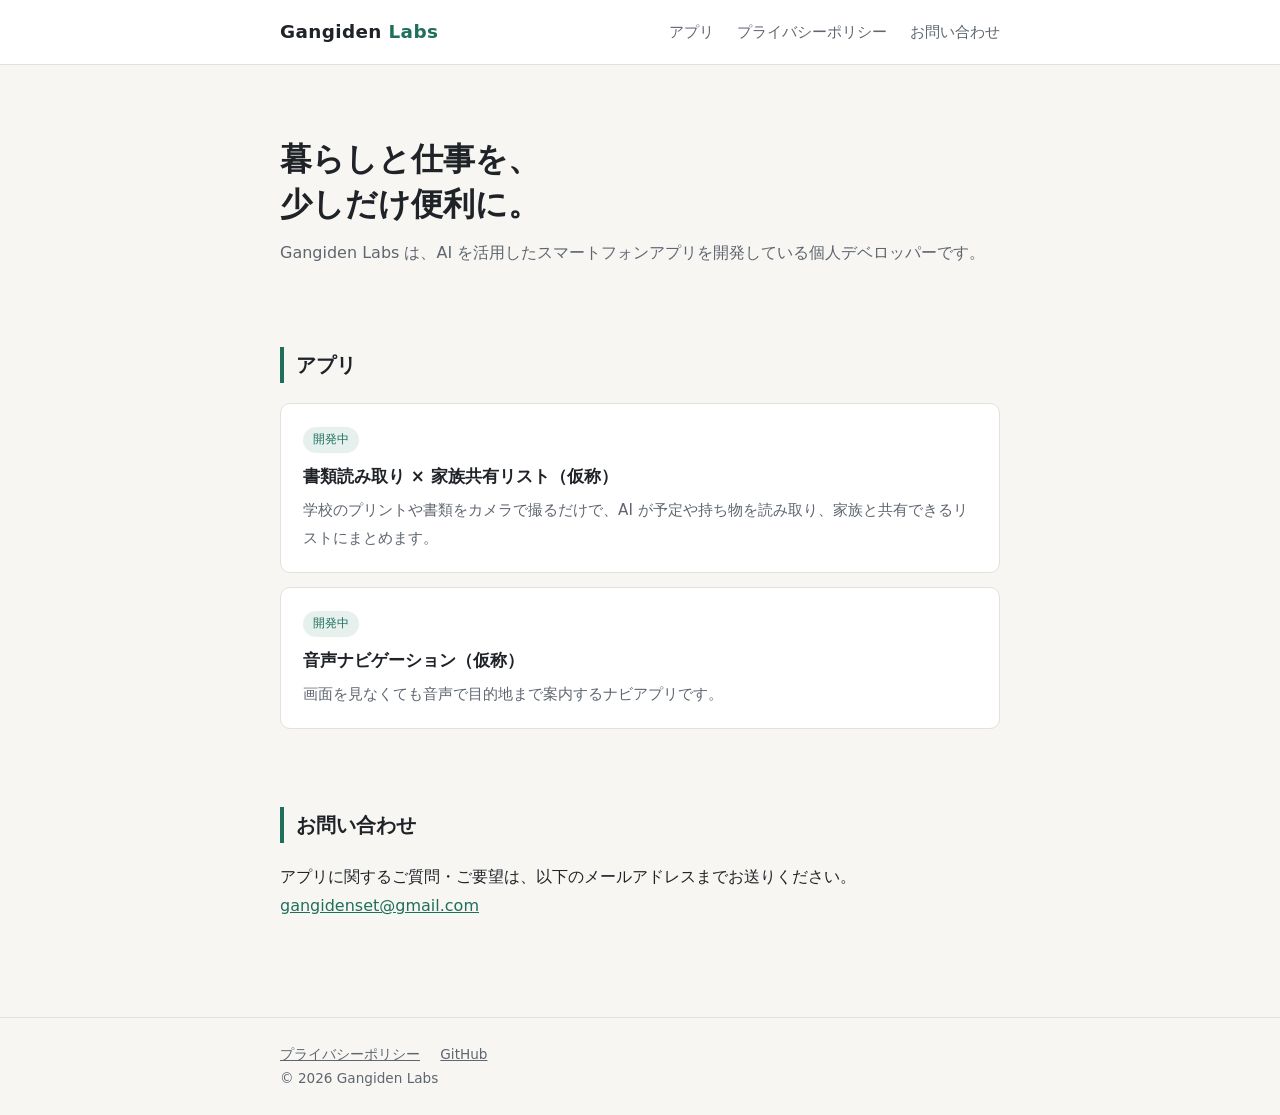
==== index.html @ f22abb5f "開発者サイト（トップ・プライバシーポリシー・スタイル）を追加 Co-Authored-By: Claude Opus 5.5 <noreply@anthropic.com> Claude-Sessio" ====
<!DOCTYPE html>
<html lang="ja">
<head>
  <meta charset="UTF-8">
  <meta name="viewport" content="width=device-width, initial-scale=1.0">
  <title>Gangiden Labs</title>
  <meta name="description" content="Gangiden Labs は、暮らしと仕事を少し便利にするスマートフォンアプリを開発する個人デベロッパーです。">
  <link rel="stylesheet" href="style.css">
</head>
<body>
  <header>
    <div class="wrap">
      <a class="logo" href="./">Gangiden <span>Labs</span></a>
      <nav>
        <a href="#apps">アプリ</a>
        <a href="privacy-policy.html">プライバシーポリシー</a>
        <a href="#contact">お問い合わせ</a>
      </nav>
    </div>
  </header>

  <main class="wrap">
    <div class="hero">
      <h1>暮らしと仕事を、<br>少しだけ便利に。</h1>
      <p>Gangiden Labs は、AI を活用したスマートフォンアプリを開発している個人デベロッパーです。</p>
    </div>

    <section id="apps">
      <h2>アプリ</h2>
      <div class="card">
        <span class="tag">開発中</span>
        <h3>書類読み取り × 家族共有リスト（仮称）</h3>
        <p>学校のプリントや書類をカメラで撮るだけで、AI が予定や持ち物を読み取り、家族と共有できるリストにまとめます。</p>
      </div>
      <div class="card">
        <span class="tag">開発中</span>
        <h3>音声ナビゲーション（仮称）</h3>
        <p>画面を見なくても音声で目的地まで案内するナビアプリです。</p>
      </div>
    </section>

    <section id="contact">
      <h2>お問い合わせ</h2>
      <p>アプリに関するご質問・ご要望は、以下のメールアドレスまでお送りください。<br>
      <a href="mailto:gangidenset@gmail.com">gangidenset@gmail.com</a></p>
    </section>
  </main>

  <footer>
    <div class="wrap">
      <a href="privacy-policy.html">プライバシーポリシー</a>
      <a href="https://github.com/gangidenset">GitHub</a>
      <div>&copy; 2026 Gangiden Labs</div>
    </div>
  </footer>
</body>
</html>
---- style.css ----
:root {
  --bg: #f7f6f2;
  --surface: #ffffff;
  --text: #1f2328;
  --muted: #5f6670;
  --accent: #1f6f5c;
  --line: #e3e1da;
}
* { box-sizing: border-box; }
body {
  margin: 0;
  font-family: "Hiragino Sans", "Noto Sans JP", "Yu Gothic UI", system-ui, sans-serif;
  background: var(--bg);
  color: var(--text);
  line-height: 1.8;
}
a { color: var(--accent); }
.wrap { max-width: 760px; margin: 0 auto; padding: 0 20px; }
header { border-bottom: 1px solid var(--line); background: var(--surface); }
header .wrap { display: flex; align-items: center; justify-content: space-between; height: 64px; }
.logo { font-weight: 700; font-size: 1.15rem; text-decoration: none; color: var(--text); letter-spacing: .02em; }
.logo span { color: var(--accent); }
nav a { margin-left: 18px; text-decoration: none; color: var(--muted); font-size: .92rem; }
nav a:hover { color: var(--accent); }
.hero { padding: 72px 0 48px; }
.hero h1 { font-size: 2rem; margin: 0 0 12px; line-height: 1.4; }
.hero p { color: var(--muted); margin: 0; }
section { padding: 32px 0; }
h2 { font-size: 1.25rem; border-left: 4px solid var(--accent); padding-left: 12px; margin: 0 0 20px; }
.card { background: var(--surface); border: 1px solid var(--line); border-radius: 10px; padding: 20px 22px; margin-bottom: 14px; }
.card h3 { margin: 0 0 6px; font-size: 1.05rem; }
.card p { margin: 0; color: var(--muted); font-size: .95rem; }
.tag { display: inline-block; font-size: .75rem; padding: 2px 10px; border-radius: 999px; background: #e6f1ee; color: var(--accent); margin-bottom: 8px; }
.doc h1 { font-size: 1.6rem; margin: 48px 0 8px; }
.doc .date { color: var(--muted); font-size: .9rem; margin-bottom: 32px; }
.doc h2 { margin-top: 36px; }
.doc ul { padding-left: 1.3em; }
footer { border-top: 1px solid var(--line); margin-top: 48px; padding: 24px 0; color: var(--muted); font-size: .85rem; }
footer a { color: var(--muted); margin-right: 16px; }
@media (max-width: 520px) {
  .hero h1 { font-size: 1.6rem; }
  nav a { margin-left: 12px; }
}
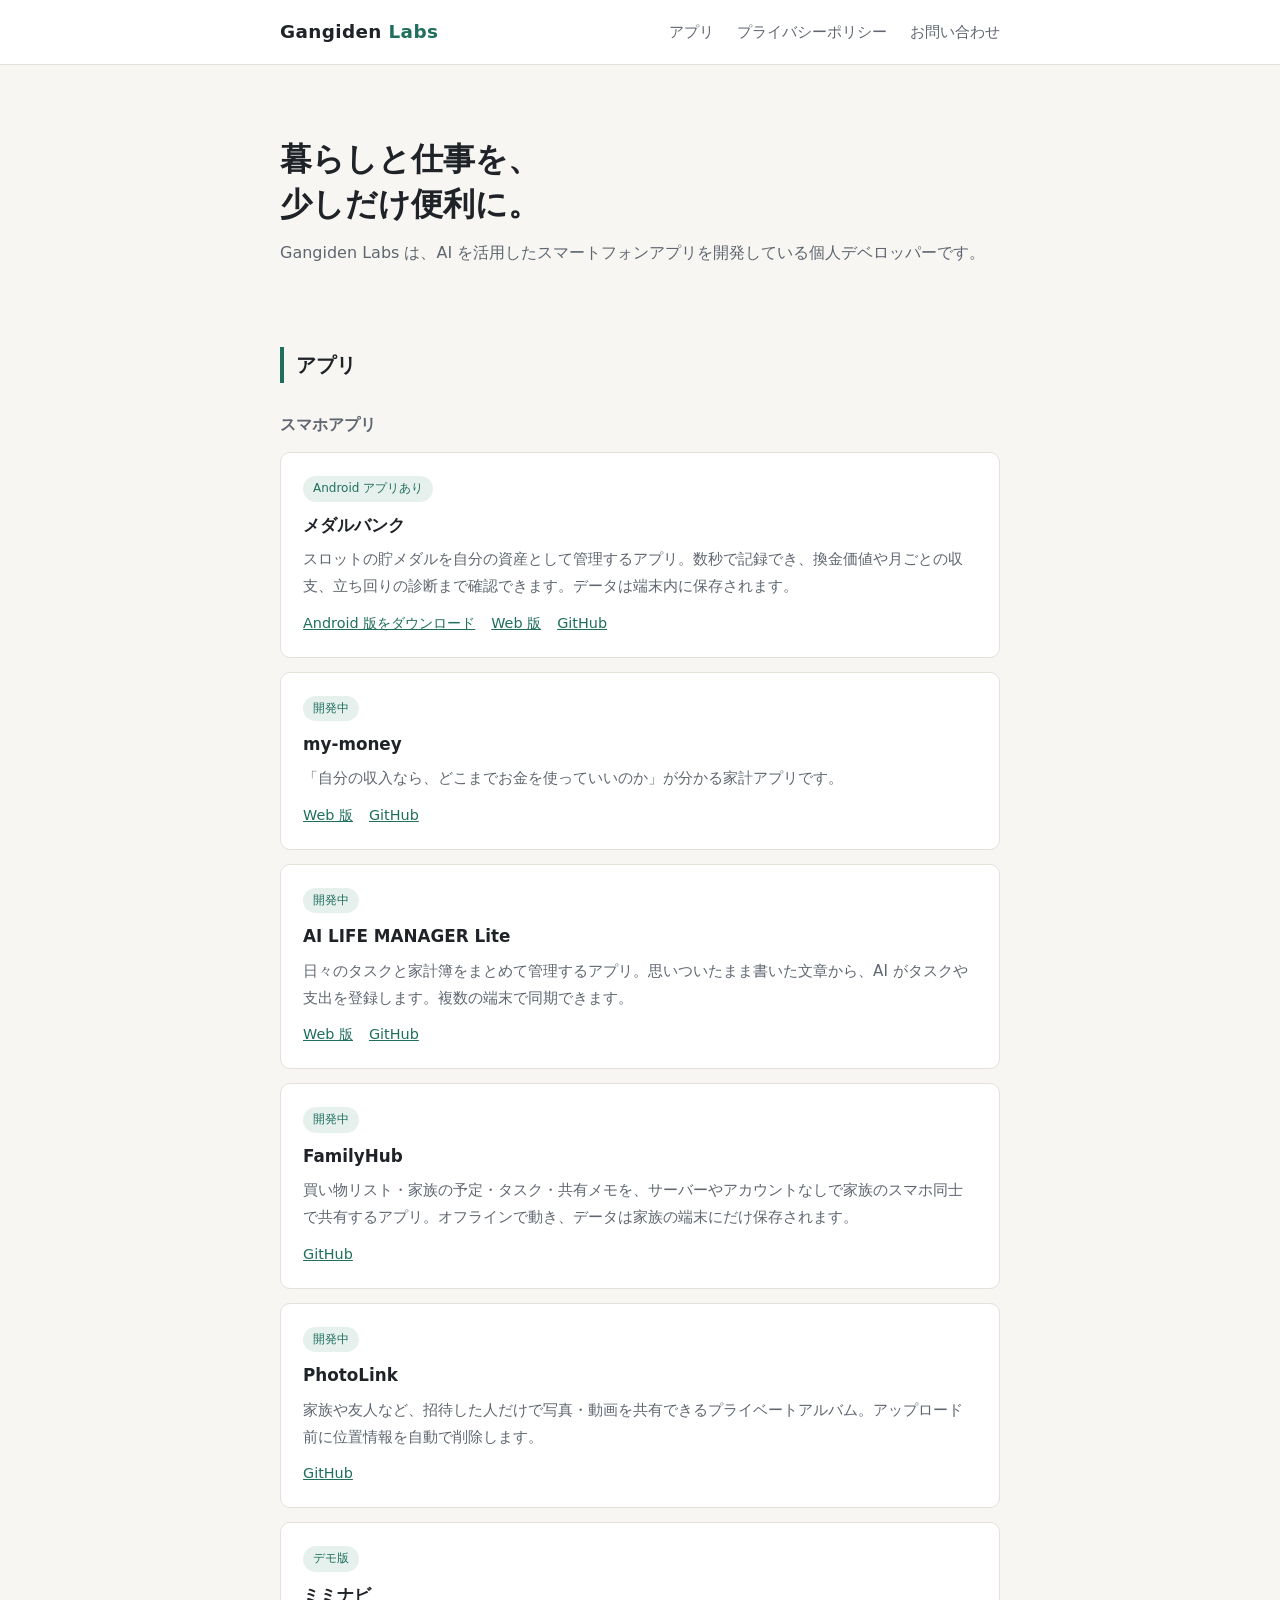
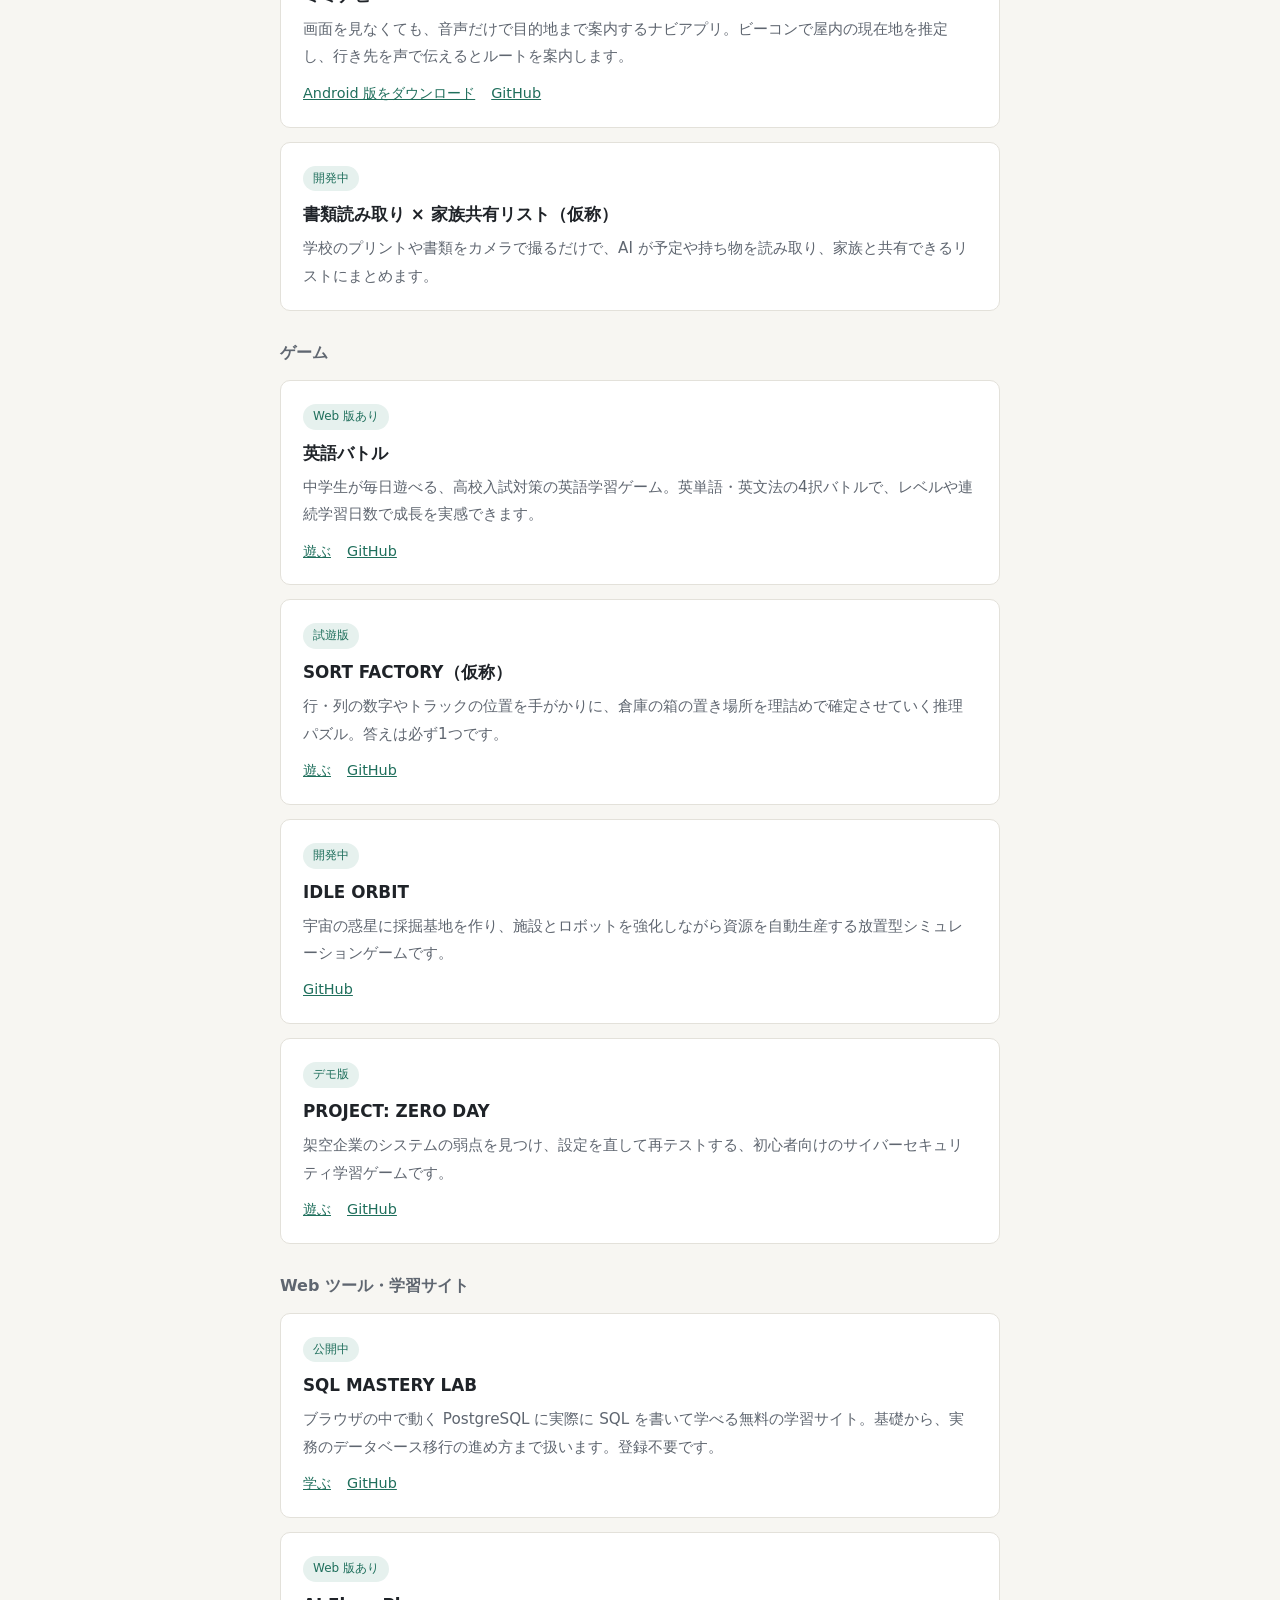
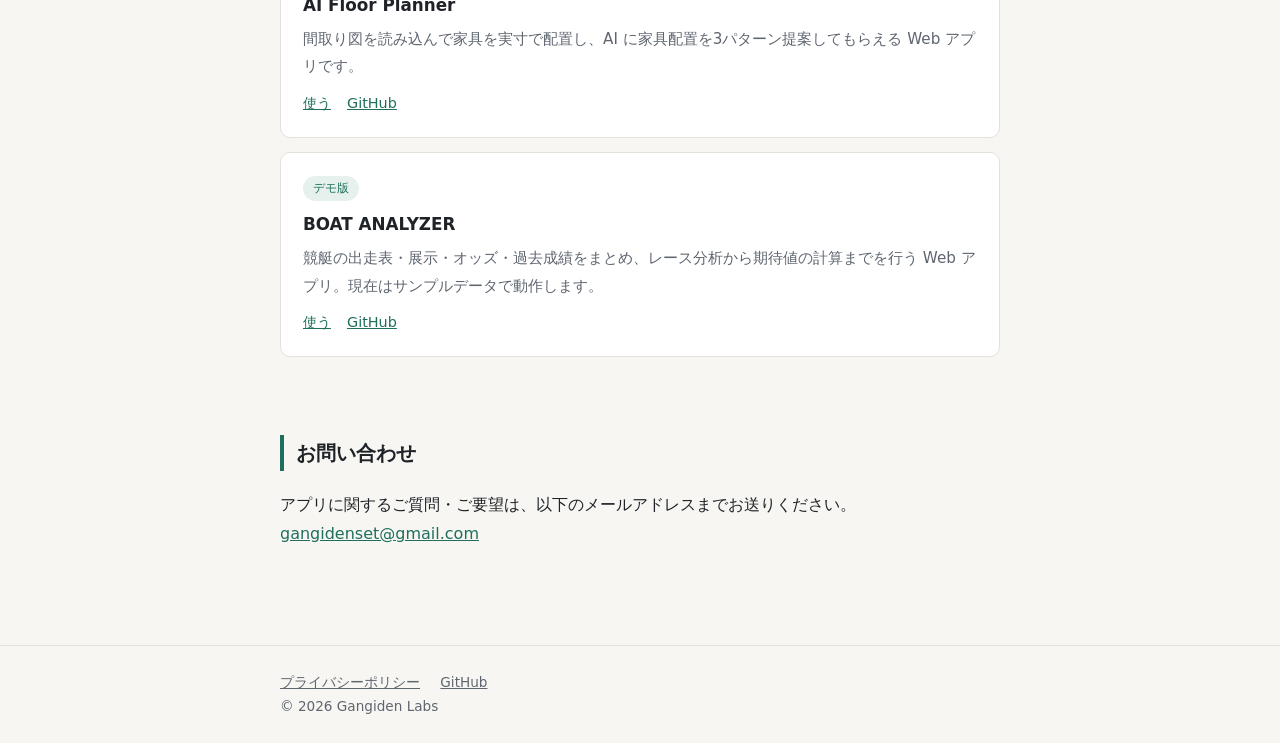
==== commit 07d08dc4: "トップページに公開中のアプリ・ゲーム・Webツールを掲載 Co-Authored-By: Claude Opus 5.5 <noreply@anthropic.com> Claude-Session:" ====
--- a/index.html
+++ b/index.html
@@ -27,15 +27,145 @@
 
     <section id="apps">
       <h2>アプリ</h2>
+
+      <h3 class="group">スマホアプリ</h3>
+
+      <div class="card">
+        <span class="tag">Android アプリあり</span>
+        <h3>メダルバンク</h3>
+        <p>スロットの貯メダルを自分の資産として管理するアプリ。数秒で記録でき、換金価値や月ごとの収支、立ち回りの診断まで確認できます。データは端末内に保存されます。</p>
+        <div class="links">
+          <a href="https://github.com/gangidenset/medal-bank/releases/latest">Android 版をダウンロード</a>
+          <a href="https://gangidenset.github.io/medal-bank/">Web 版</a>
+          <a href="https://github.com/gangidenset/medal-bank">GitHub</a>
+        </div>
+      </div>
+
+      <div class="card">
+        <span class="tag">開発中</span>
+        <h3>my-money</h3>
+        <p>「自分の収入なら、どこまでお金を使っていいのか」が分かる家計アプリです。</p>
+        <div class="links">
+          <a href="https://gangidenset.github.io/my-money/">Web 版</a>
+          <a href="https://github.com/gangidenset/my-money">GitHub</a>
+        </div>
+      </div>
+
+      <div class="card">
+        <span class="tag">開発中</span>
+        <h3>AI LIFE MANAGER Lite</h3>
+        <p>日々のタスクと家計簿をまとめて管理するアプリ。思いついたまま書いた文章から、AI がタスクや支出を登録します。複数の端末で同期できます。</p>
+        <div class="links">
+          <a href="https://gangidenset.github.io/liflow/">Web 版</a>
+          <a href="https://github.com/gangidenset/liflow">GitHub</a>
+        </div>
+      </div>
+
+      <div class="card">
+        <span class="tag">開発中</span>
+        <h3>FamilyHub</h3>
+        <p>買い物リスト・家族の予定・タスク・共有メモを、サーバーやアカウントなしで家族のスマホ同士で共有するアプリ。オフラインで動き、データは家族の端末にだけ保存されます。</p>
+        <div class="links">
+          <a href="https://github.com/gangidenset/family-hub">GitHub</a>
+        </div>
+      </div>
+
+      <div class="card">
+        <span class="tag">開発中</span>
+        <h3>PhotoLink</h3>
+        <p>家族や友人など、招待した人だけで写真・動画を共有できるプライベートアルバム。アップロード前に位置情報を自動で削除します。</p>
+        <div class="links">
+          <a href="https://github.com/gangidenset/photo-link">GitHub</a>
+        </div>
+      </div>
+
+      <div class="card">
+        <span class="tag">デモ版</span>
+        <h3>ミミナビ</h3>
+        <p>画面を見なくても、音声だけで目的地まで案内するナビアプリ。ビーコンで屋内の現在地を推定し、行き先を声で伝えるとルートを案内します。</p>
+        <div class="links">
+          <a href="https://github.com/gangidenset/miminavi-app/releases/download/latest/miminavi.apk">Android 版をダウンロード</a>
+          <a href="https://github.com/gangidenset/miminavi-app">GitHub</a>
+        </div>
+      </div>
+
       <div class="card">
         <span class="tag">開発中</span>
         <h3>書類読み取り × 家族共有リスト（仮称）</h3>
         <p>学校のプリントや書類をカメラで撮るだけで、AI が予定や持ち物を読み取り、家族と共有できるリストにまとめます。</p>
       </div>
+
+      <h3 class="group">ゲーム</h3>
+
+      <div class="card">
+        <span class="tag">Web 版あり</span>
+        <h3>英語バトル</h3>
+        <p>中学生が毎日遊べる、高校入試対策の英語学習ゲーム。英単語・英文法の4択バトルで、レベルや連続学習日数で成長を実感できます。</p>
+        <div class="links">
+          <a href="https://gangidenset.github.io/english-game-app/">遊ぶ</a>
+          <a href="https://github.com/gangidenset/english-game-app">GitHub</a>
+        </div>
+      </div>
+
+      <div class="card">
+        <span class="tag">試遊版</span>
+        <h3>SORT FACTORY（仮称）</h3>
+        <p>行・列の数字やトラックの位置を手がかりに、倉庫の箱の置き場所を理詰めで確定させていく推理パズル。答えは必ず1つです。</p>
+        <div class="links">
+          <a href="https://gangidenset.github.io/sort-factory-game/">遊ぶ</a>
+          <a href="https://github.com/gangidenset/sort-factory-game">GitHub</a>
+        </div>
+      </div>
+
       <div class="card">
         <span class="tag">開発中</span>
-        <h3>音声ナビゲーション（仮称）</h3>
-        <p>画面を見なくても音声で目的地まで案内するナビアプリです。</p>
+        <h3>IDLE ORBIT</h3>
+        <p>宇宙の惑星に採掘基地を作り、施設とロボットを強化しながら資源を自動生産する放置型シミュレーションゲームです。</p>
+        <div class="links">
+          <a href="https://github.com/gangidenset/idle-orbit-game">GitHub</a>
+        </div>
+      </div>
+
+      <div class="card">
+        <span class="tag">デモ版</span>
+        <h3>PROJECT: ZERO DAY</h3>
+        <p>架空企業のシステムの弱点を見つけ、設定を直して再テストする、初心者向けのサイバーセキュリティ学習ゲームです。</p>
+        <div class="links">
+          <a href="https://gangidenset.github.io/zero-day/">遊ぶ</a>
+          <a href="https://github.com/gangidenset/zero-day">GitHub</a>
+        </div>
+      </div>
+
+      <h3 class="group">Web ツール・学習サイト</h3>
+
+      <div class="card">
+        <span class="tag">公開中</span>
+        <h3>SQL MASTERY LAB</h3>
+        <p>ブラウザの中で動く PostgreSQL に実際に SQL を書いて学べる無料の学習サイト。基礎から、実務のデータベース移行の進め方まで扱います。登録不要です。</p>
+        <div class="links">
+          <a href="https://gangidenset.github.io/sql-mastery-lab/">学ぶ</a>
+          <a href="https://github.com/gangidenset/sql-mastery-lab">GitHub</a>
+        </div>
+      </div>
+
+      <div class="card">
+        <span class="tag">Web 版あり</span>
+        <h3>AI Floor Planner</h3>
+        <p>間取り図を読み込んで家具を実寸で配置し、AI に家具配置を3パターン提案してもらえる Web アプリです。</p>
+        <div class="links">
+          <a href="https://gangidenset.github.io/floor-planner/">使う</a>
+          <a href="https://github.com/gangidenset/floor-planner">GitHub</a>
+        </div>
+      </div>
+
+      <div class="card">
+        <span class="tag">デモ版</span>
+        <h3>BOAT ANALYZER</h3>
+        <p>競艇の出走表・展示・オッズ・過去成績をまとめ、レース分析から期待値の計算までを行う Web アプリ。現在はサンプルデータで動作します。</p>
+        <div class="links">
+          <a href="https://gangidenset.github.io/boat-analyzer/">使う</a>
+          <a href="https://github.com/gangidenset/boat-analyzer">GitHub</a>
+        </div>
       </div>
     </section>
 
--- a/style.css
+++ b/style.css
@@ -30,7 +30,9 @@
 .card { background: var(--surface); border: 1px solid var(--line); border-radius: 10px; padding: 20px 22px; margin-bottom: 14px; }
 .card h3 { margin: 0 0 6px; font-size: 1.05rem; }
 .card p { margin: 0; color: var(--muted); font-size: .95rem; }
-.tag { display: inline-block; font-size: .75rem; padding: 2px 10px; border-radius: 999px; background: #e6f1ee; color: var(--accent); margin-bottom: 8px; }
+.group { font-size: 1rem; color: var(--muted); margin: 28px 0 12px; }
+.card .links { margin-top: 10px; display: flex; flex-wrap: wrap; gap: 6px 16px; font-size: .9rem; }
+.tag {display: inline-block; font-size: .75rem; padding: 2px 10px; border-radius: 999px; background: #e6f1ee; color: var(--accent); margin-bottom: 8px; }
 .doc h1 { font-size: 1.6rem; margin: 48px 0 8px; }
 .doc .date { color: var(--muted); font-size: .9rem; margin-bottom: 32px; }
 .doc h2 { margin-top: 36px; }
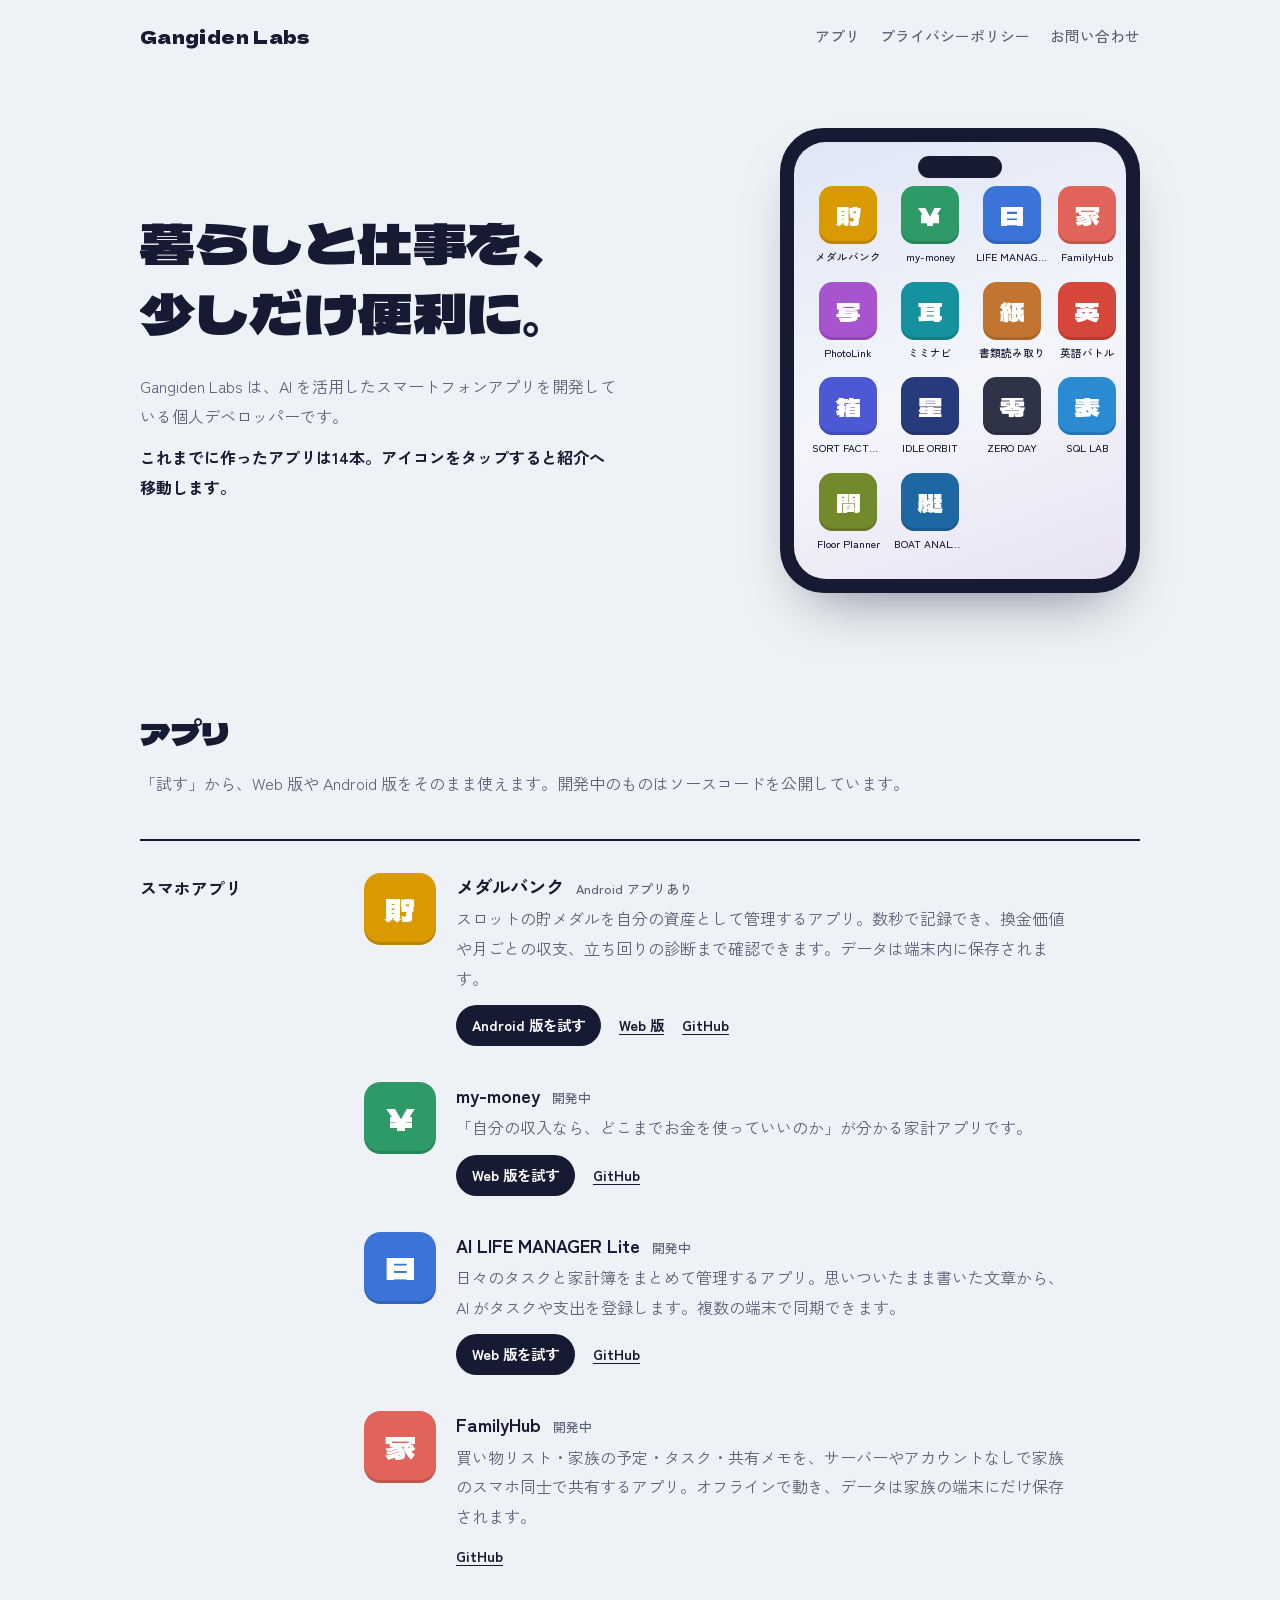
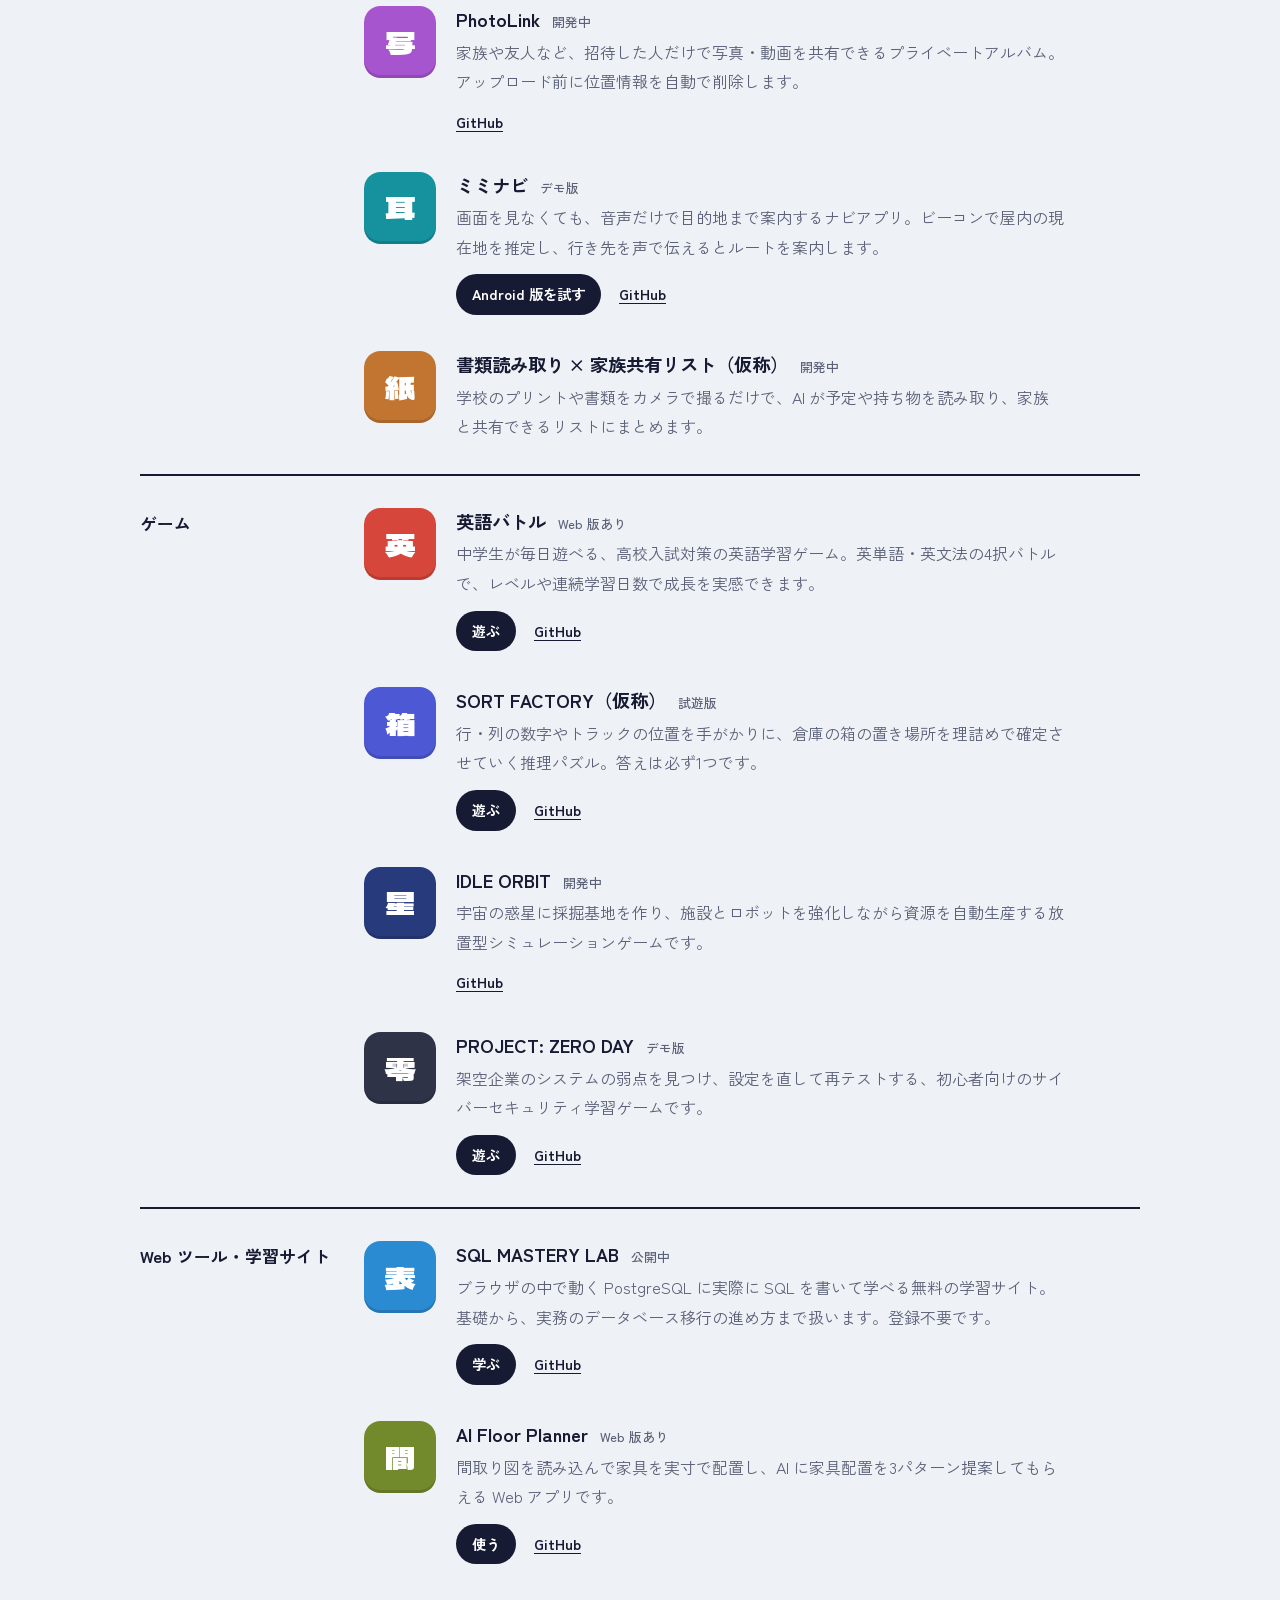
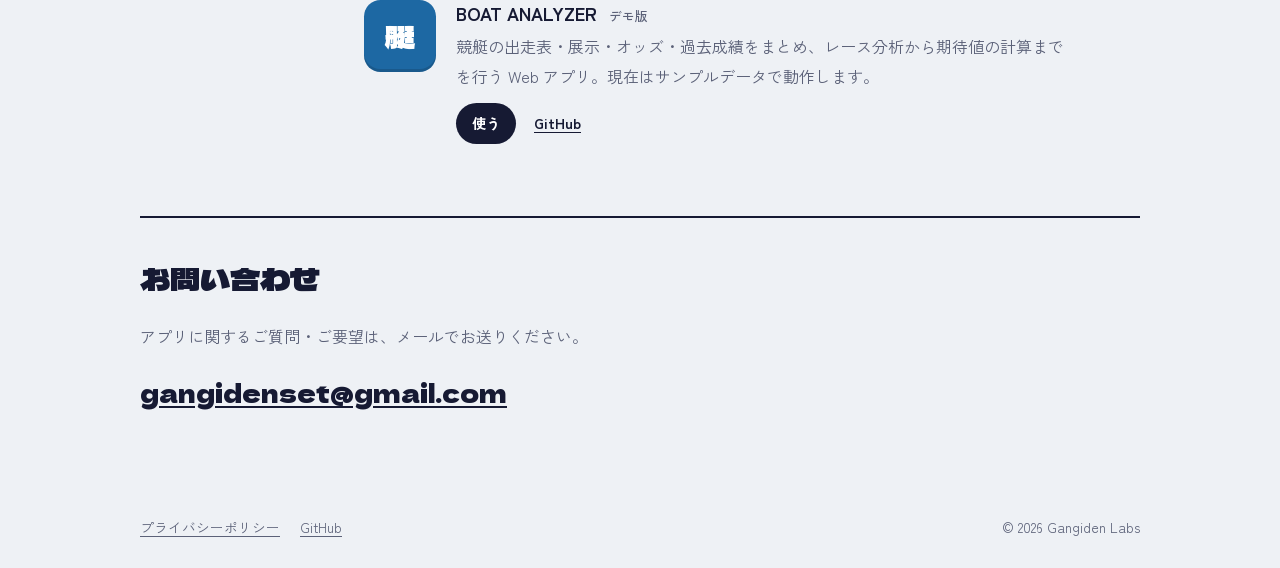
==== commit e0deb85b: "サイトのデザインを刷新し、アニメーションを追加 ホーム画面風のアプリアイコン一覧、Dela Gothic One / Zen Kaku Gothic New、 読み込み時・スクロール時・アイコンタップ" ====
--- a/index.html
+++ b/index.html
@@ -5,12 +5,15 @@
   <meta name="viewport" content="width=device-width, initial-scale=1.0">
   <title>Gangiden Labs</title>
   <meta name="description" content="Gangiden Labs は、暮らしと仕事を少し便利にするスマートフォンアプリを開発する個人デベロッパーです。">
+  <link rel="preconnect" href="https://fonts.googleapis.com">
+  <link rel="preconnect" href="https://fonts.gstatic.com" crossorigin>
+  <link rel="stylesheet" href="https://fonts.googleapis.com/css2?family=Dela+Gothic+One&family=Zen+Kaku+Gothic+New:wght@400;500;700&display=swap">
   <link rel="stylesheet" href="style.css">
 </head>
 <body>
   <header>
     <div class="wrap">
-      <a class="logo" href="./">Gangiden <span>Labs</span></a>
+      <a class="logo" href="./">Gangiden Labs</a>
       <nav>
         <a href="#apps">アプリ</a>
         <a href="privacy-policy.html">プライバシーポリシー</a>
@@ -21,158 +24,220 @@
 
   <main class="wrap">
     <div class="hero">
-      <h1>暮らしと仕事を、<br>少しだけ便利に。</h1>
-      <p>Gangiden Labs は、AI を活用したスマートフォンアプリを開発している個人デベロッパーです。</p>
+      <div class="hero-text">
+        <h1><span class="line">暮らしと仕事を、</span><span class="line">少しだけ便利に。</span></h1>
+        <p>Gangiden Labs は、AI を活用したスマートフォンアプリを開発している個人デベロッパーです。</p>
+        <p class="count">これまでに作ったアプリは14本。アイコンをタップすると紹介へ移動します。</p>
+      </div>
+
+      <div class="phone" aria-label="アプリ一覧">
+        <div class="screen">
+          <nav class="home">
+            <a class="icon" href="#medal-bank" style="--c:#d99a00;--i:0"><span class="glyph" aria-hidden="true">貯</span><span class="label">メダルバンク</span></a>
+            <a class="icon" href="#my-money" style="--c:#2e9a68;--i:1"><span class="glyph" aria-hidden="true">¥</span><span class="label">my-money</span></a>
+            <a class="icon" href="#liflow" style="--c:#3a74d8;--i:2"><span class="glyph" aria-hidden="true">日</span><span class="label">LIFE MANAGER</span></a>
+            <a class="icon" href="#family-hub" style="--c:#e0645a;--i:3"><span class="glyph" aria-hidden="true">家</span><span class="label">FamilyHub</span></a>
+            <a class="icon" href="#photo-link" style="--c:#a755cf;--i:4"><span class="glyph" aria-hidden="true">写</span><span class="label">PhotoLink</span></a>
+            <a class="icon" href="#miminavi" style="--c:#16929f;--i:5"><span class="glyph" aria-hidden="true">耳</span><span class="label">ミミナビ</span></a>
+            <a class="icon" href="#kami" style="--c:#c27530;--i:6"><span class="glyph" aria-hidden="true">紙</span><span class="label">書類読み取り</span></a>
+            <a class="icon" href="#english-battle" style="--c:#d6463a;--i:7"><span class="glyph" aria-hidden="true">英</span><span class="label">英語バトル</span></a>
+            <a class="icon" href="#sort-factory" style="--c:#4c58d4;--i:8"><span class="glyph" aria-hidden="true">箱</span><span class="label">SORT FACTORY</span></a>
+            <a class="icon" href="#idle-orbit" style="--c:#273a7c;--i:9"><span class="glyph" aria-hidden="true">星</span><span class="label">IDLE ORBIT</span></a>
+            <a class="icon" href="#zero-day" style="--c:#2e3348;--i:10"><span class="glyph" aria-hidden="true">零</span><span class="label">ZERO DAY</span></a>
+            <a class="icon" href="#sql-lab" style="--c:#2a8bd2;--i:11"><span class="glyph" aria-hidden="true">表</span><span class="label">SQL LAB</span></a>
+            <a class="icon" href="#floor-planner" style="--c:#738a2c;--i:12"><span class="glyph" aria-hidden="true">間</span><span class="label">Floor Planner</span></a>
+            <a class="icon" href="#boat-analyzer" style="--c:#1d68a3;--i:13"><span class="glyph" aria-hidden="true">艇</span><span class="label">BOAT ANALYZER</span></a>
+          </nav>
+        </div>
+      </div>
     </div>
 
-    <section id="apps">
+    <section id="apps" class="catalog">
       <h2>アプリ</h2>
-
-      <h3 class="group">スマホアプリ</h3>
-
-      <div class="card">
-        <span class="tag">Android アプリあり</span>
-        <h3>メダルバンク</h3>
-        <p>スロットの貯メダルを自分の資産として管理するアプリ。数秒で記録でき、換金価値や月ごとの収支、立ち回りの診断まで確認できます。データは端末内に保存されます。</p>
-        <div class="links">
-          <a href="https://github.com/gangidenset/medal-bank/releases/latest">Android 版をダウンロード</a>
-          <a href="https://gangidenset.github.io/medal-bank/">Web 版</a>
-          <a href="https://github.com/gangidenset/medal-bank">GitHub</a>
-        </div>
-      </div>
-
-      <div class="card">
-        <span class="tag">開発中</span>
-        <h3>my-money</h3>
-        <p>「自分の収入なら、どこまでお金を使っていいのか」が分かる家計アプリです。</p>
-        <div class="links">
-          <a href="https://gangidenset.github.io/my-money/">Web 版</a>
-          <a href="https://github.com/gangidenset/my-money">GitHub</a>
-        </div>
-      </div>
-
-      <div class="card">
-        <span class="tag">開発中</span>
-        <h3>AI LIFE MANAGER Lite</h3>
-        <p>日々のタスクと家計簿をまとめて管理するアプリ。思いついたまま書いた文章から、AI がタスクや支出を登録します。複数の端末で同期できます。</p>
-        <div class="links">
-          <a href="https://gangidenset.github.io/liflow/">Web 版</a>
-          <a href="https://github.com/gangidenset/liflow">GitHub</a>
-        </div>
-      </div>
-
-      <div class="card">
-        <span class="tag">開発中</span>
-        <h3>FamilyHub</h3>
-        <p>買い物リスト・家族の予定・タスク・共有メモを、サーバーやアカウントなしで家族のスマホ同士で共有するアプリ。オフラインで動き、データは家族の端末にだけ保存されます。</p>
-        <div class="links">
-          <a href="https://github.com/gangidenset/family-hub">GitHub</a>
-        </div>
-      </div>
-
-      <div class="card">
-        <span class="tag">開発中</span>
-        <h3>PhotoLink</h3>
-        <p>家族や友人など、招待した人だけで写真・動画を共有できるプライベートアルバム。アップロード前に位置情報を自動で削除します。</p>
-        <div class="links">
-          <a href="https://github.com/gangidenset/photo-link">GitHub</a>
-        </div>
-      </div>
-
-      <div class="card">
-        <span class="tag">デモ版</span>
-        <h3>ミミナビ</h3>
-        <p>画面を見なくても、音声だけで目的地まで案内するナビアプリ。ビーコンで屋内の現在地を推定し、行き先を声で伝えるとルートを案内します。</p>
-        <div class="links">
-          <a href="https://github.com/gangidenset/miminavi-app/releases/download/latest/miminavi.apk">Android 版をダウンロード</a>
-          <a href="https://github.com/gangidenset/miminavi-app">GitHub</a>
-        </div>
-      </div>
-
-      <div class="card">
-        <span class="tag">開発中</span>
-        <h3>書類読み取り × 家族共有リスト（仮称）</h3>
-        <p>学校のプリントや書類をカメラで撮るだけで、AI が予定や持ち物を読み取り、家族と共有できるリストにまとめます。</p>
-      </div>
-
-      <h3 class="group">ゲーム</h3>
-
-      <div class="card">
-        <span class="tag">Web 版あり</span>
-        <h3>英語バトル</h3>
-        <p>中学生が毎日遊べる、高校入試対策の英語学習ゲーム。英単語・英文法の4択バトルで、レベルや連続学習日数で成長を実感できます。</p>
-        <div class="links">
-          <a href="https://gangidenset.github.io/english-game-app/">遊ぶ</a>
-          <a href="https://github.com/gangidenset/english-game-app">GitHub</a>
-        </div>
-      </div>
-
-      <div class="card">
-        <span class="tag">試遊版</span>
-        <h3>SORT FACTORY（仮称）</h3>
-        <p>行・列の数字やトラックの位置を手がかりに、倉庫の箱の置き場所を理詰めで確定させていく推理パズル。答えは必ず1つです。</p>
-        <div class="links">
-          <a href="https://gangidenset.github.io/sort-factory-game/">遊ぶ</a>
-          <a href="https://github.com/gangidenset/sort-factory-game">GitHub</a>
-        </div>
-      </div>
-
-      <div class="card">
-        <span class="tag">開発中</span>
-        <h3>IDLE ORBIT</h3>
-        <p>宇宙の惑星に採掘基地を作り、施設とロボットを強化しながら資源を自動生産する放置型シミュレーションゲームです。</p>
-        <div class="links">
-          <a href="https://github.com/gangidenset/idle-orbit-game">GitHub</a>
-        </div>
-      </div>
-
-      <div class="card">
-        <span class="tag">デモ版</span>
-        <h3>PROJECT: ZERO DAY</h3>
-        <p>架空企業のシステムの弱点を見つけ、設定を直して再テストする、初心者向けのサイバーセキュリティ学習ゲームです。</p>
-        <div class="links">
-          <a href="https://gangidenset.github.io/zero-day/">遊ぶ</a>
-          <a href="https://github.com/gangidenset/zero-day">GitHub</a>
-        </div>
-      </div>
-
-      <h3 class="group">Web ツール・学習サイト</h3>
-
-      <div class="card">
-        <span class="tag">公開中</span>
-        <h3>SQL MASTERY LAB</h3>
-        <p>ブラウザの中で動く PostgreSQL に実際に SQL を書いて学べる無料の学習サイト。基礎から、実務のデータベース移行の進め方まで扱います。登録不要です。</p>
-        <div class="links">
-          <a href="https://gangidenset.github.io/sql-mastery-lab/">学ぶ</a>
-          <a href="https://github.com/gangidenset/sql-mastery-lab">GitHub</a>
-        </div>
-      </div>
-
-      <div class="card">
-        <span class="tag">Web 版あり</span>
-        <h3>AI Floor Planner</h3>
-        <p>間取り図を読み込んで家具を実寸で配置し、AI に家具配置を3パターン提案してもらえる Web アプリです。</p>
-        <div class="links">
-          <a href="https://gangidenset.github.io/floor-planner/">使う</a>
-          <a href="https://github.com/gangidenset/floor-planner">GitHub</a>
-        </div>
-      </div>
-
-      <div class="card">
-        <span class="tag">デモ版</span>
-        <h3>BOAT ANALYZER</h3>
-        <p>競艇の出走表・展示・オッズ・過去成績をまとめ、レース分析から期待値の計算までを行う Web アプリ。現在はサンプルデータで動作します。</p>
-        <div class="links">
-          <a href="https://gangidenset.github.io/boat-analyzer/">使う</a>
-          <a href="https://github.com/gangidenset/boat-analyzer">GitHub</a>
+      <p>「試す」から、Web 版や Android 版をそのまま使えます。開発中のものはソースコードを公開しています。</p>
+
+      <div class="group">
+        <h3>スマホアプリ</h3>
+        <div class="apps">
+          <article class="app" id="medal-bank" style="--c:#d99a00">
+            <span class="glyph" aria-hidden="true">貯</span>
+            <div>
+              <h4>メダルバンク <span class="status">Android アプリあり</span></h4>
+              <p>スロットの貯メダルを自分の資産として管理するアプリ。数秒で記録でき、換金価値や月ごとの収支、立ち回りの診断まで確認できます。データは端末内に保存されます。</p>
+              <div class="links">
+                <a class="try" href="https://github.com/gangidenset/medal-bank/releases/latest">Android 版を試す</a>
+                <a class="src" href="https://gangidenset.github.io/medal-bank/">Web 版</a>
+                <a class="src" href="https://github.com/gangidenset/medal-bank">GitHub</a>
+              </div>
+            </div>
+          </article>
+
+          <article class="app" id="my-money" style="--c:#2e9a68">
+            <span class="glyph" aria-hidden="true">¥</span>
+            <div>
+              <h4>my-money <span class="status">開発中</span></h4>
+              <p>「自分の収入なら、どこまでお金を使っていいのか」が分かる家計アプリです。</p>
+              <div class="links">
+                <a class="try" href="https://gangidenset.github.io/my-money/">Web 版を試す</a>
+                <a class="src" href="https://github.com/gangidenset/my-money">GitHub</a>
+              </div>
+            </div>
+          </article>
+
+          <article class="app" id="liflow" style="--c:#3a74d8">
+            <span class="glyph" aria-hidden="true">日</span>
+            <div>
+              <h4>AI LIFE MANAGER Lite <span class="status">開発中</span></h4>
+              <p>日々のタスクと家計簿をまとめて管理するアプリ。思いついたまま書いた文章から、AI がタスクや支出を登録します。複数の端末で同期できます。</p>
+              <div class="links">
+                <a class="try" href="https://gangidenset.github.io/liflow/">Web 版を試す</a>
+                <a class="src" href="https://github.com/gangidenset/liflow">GitHub</a>
+              </div>
+            </div>
+          </article>
+
+          <article class="app" id="family-hub" style="--c:#e0645a">
+            <span class="glyph" aria-hidden="true">家</span>
+            <div>
+              <h4>FamilyHub <span class="status">開発中</span></h4>
+              <p>買い物リスト・家族の予定・タスク・共有メモを、サーバーやアカウントなしで家族のスマホ同士で共有するアプリ。オフラインで動き、データは家族の端末にだけ保存されます。</p>
+              <div class="links">
+                <a class="src" href="https://github.com/gangidenset/family-hub">GitHub</a>
+              </div>
+            </div>
+          </article>
+
+          <article class="app" id="photo-link" style="--c:#a755cf">
+            <span class="glyph" aria-hidden="true">写</span>
+            <div>
+              <h4>PhotoLink <span class="status">開発中</span></h4>
+              <p>家族や友人など、招待した人だけで写真・動画を共有できるプライベートアルバム。アップロード前に位置情報を自動で削除します。</p>
+              <div class="links">
+                <a class="src" href="https://github.com/gangidenset/photo-link">GitHub</a>
+              </div>
+            </div>
+          </article>
+
+          <article class="app" id="miminavi" style="--c:#16929f">
+            <span class="glyph" aria-hidden="true">耳</span>
+            <div>
+              <h4>ミミナビ <span class="status">デモ版</span></h4>
+              <p>画面を見なくても、音声だけで目的地まで案内するナビアプリ。ビーコンで屋内の現在地を推定し、行き先を声で伝えるとルートを案内します。</p>
+              <div class="links">
+                <a class="try" href="https://github.com/gangidenset/miminavi-app/releases/download/latest/miminavi.apk">Android 版を試す</a>
+                <a class="src" href="https://github.com/gangidenset/miminavi-app">GitHub</a>
+              </div>
+            </div>
+          </article>
+
+          <article class="app" id="kami" style="--c:#c27530">
+            <span class="glyph" aria-hidden="true">紙</span>
+            <div>
+              <h4>書類読み取り × 家族共有リスト（仮称） <span class="status">開発中</span></h4>
+              <p>学校のプリントや書類をカメラで撮るだけで、AI が予定や持ち物を読み取り、家族と共有できるリストにまとめます。</p>
+            </div>
+          </article>
+        </div>
+      </div>
+
+      <div class="group">
+        <h3>ゲーム</h3>
+        <div class="apps">
+          <article class="app" id="english-battle" style="--c:#d6463a">
+            <span class="glyph" aria-hidden="true">英</span>
+            <div>
+              <h4>英語バトル <span class="status">Web 版あり</span></h4>
+              <p>中学生が毎日遊べる、高校入試対策の英語学習ゲーム。英単語・英文法の4択バトルで、レベルや連続学習日数で成長を実感できます。</p>
+              <div class="links">
+                <a class="try" href="https://gangidenset.github.io/english-game-app/">遊ぶ</a>
+                <a class="src" href="https://github.com/gangidenset/english-game-app">GitHub</a>
+              </div>
+            </div>
+          </article>
+
+          <article class="app" id="sort-factory" style="--c:#4c58d4">
+            <span class="glyph" aria-hidden="true">箱</span>
+            <div>
+              <h4>SORT FACTORY（仮称） <span class="status">試遊版</span></h4>
+              <p>行・列の数字やトラックの位置を手がかりに、倉庫の箱の置き場所を理詰めで確定させていく推理パズル。答えは必ず1つです。</p>
+              <div class="links">
+                <a class="try" href="https://gangidenset.github.io/sort-factory-game/">遊ぶ</a>
+                <a class="src" href="https://github.com/gangidenset/sort-factory-game">GitHub</a>
+              </div>
+            </div>
+          </article>
+
+          <article class="app" id="idle-orbit" style="--c:#273a7c">
+            <span class="glyph" aria-hidden="true">星</span>
+            <div>
+              <h4>IDLE ORBIT <span class="status">開発中</span></h4>
+              <p>宇宙の惑星に採掘基地を作り、施設とロボットを強化しながら資源を自動生産する放置型シミュレーションゲームです。</p>
+              <div class="links">
+                <a class="src" href="https://github.com/gangidenset/idle-orbit-game">GitHub</a>
+              </div>
+            </div>
+          </article>
+
+          <article class="app" id="zero-day" style="--c:#2e3348">
+            <span class="glyph" aria-hidden="true">零</span>
+            <div>
+              <h4>PROJECT: ZERO DAY <span class="status">デモ版</span></h4>
+              <p>架空企業のシステムの弱点を見つけ、設定を直して再テストする、初心者向けのサイバーセキュリティ学習ゲームです。</p>
+              <div class="links">
+                <a class="try" href="https://gangidenset.github.io/zero-day/">遊ぶ</a>
+                <a class="src" href="https://github.com/gangidenset/zero-day">GitHub</a>
+              </div>
+            </div>
+          </article>
+        </div>
+      </div>
+
+      <div class="group">
+        <h3>Web ツール・学習サイト</h3>
+        <div class="apps">
+          <article class="app" id="sql-lab" style="--c:#2a8bd2">
+            <span class="glyph" aria-hidden="true">表</span>
+            <div>
+              <h4>SQL MASTERY LAB <span class="status">公開中</span></h4>
+              <p>ブラウザの中で動く PostgreSQL に実際に SQL を書いて学べる無料の学習サイト。基礎から、実務のデータベース移行の進め方まで扱います。登録不要です。</p>
+              <div class="links">
+                <a class="try" href="https://gangidenset.github.io/sql-mastery-lab/">学ぶ</a>
+                <a class="src" href="https://github.com/gangidenset/sql-mastery-lab">GitHub</a>
+              </div>
+            </div>
+          </article>
+
+          <article class="app" id="floor-planner" style="--c:#738a2c">
+            <span class="glyph" aria-hidden="true">間</span>
+            <div>
+              <h4>AI Floor Planner <span class="status">Web 版あり</span></h4>
+              <p>間取り図を読み込んで家具を実寸で配置し、AI に家具配置を3パターン提案してもらえる Web アプリです。</p>
+              <div class="links">
+                <a class="try" href="https://gangidenset.github.io/floor-planner/">使う</a>
+                <a class="src" href="https://github.com/gangidenset/floor-planner">GitHub</a>
+              </div>
+            </div>
+          </article>
+
+          <article class="app" id="boat-analyzer" style="--c:#1d68a3">
+            <span class="glyph" aria-hidden="true">艇</span>
+            <div>
+              <h4>BOAT ANALYZER <span class="status">デモ版</span></h4>
+              <p>競艇の出走表・展示・オッズ・過去成績をまとめ、レース分析から期待値の計算までを行う Web アプリ。現在はサンプルデータで動作します。</p>
+              <div class="links">
+                <a class="try" href="https://gangidenset.github.io/boat-analyzer/">使う</a>
+                <a class="src" href="https://github.com/gangidenset/boat-analyzer">GitHub</a>
+              </div>
+            </div>
+          </article>
         </div>
       </div>
     </section>
 
     <section id="contact">
       <h2>お問い合わせ</h2>
-      <p>アプリに関するご質問・ご要望は、以下のメールアドレスまでお送りください。<br>
-      <a href="mailto:gangidenset@gmail.com">gangidenset@gmail.com</a></p>
+      <p>アプリに関するご質問・ご要望は、メールでお送りください。</p>
+      <a class="mail" href="mailto:gangidenset@gmail.com">gangidenset@gmail.com</a>
     </section>
   </main>
 
@@ -180,8 +245,10 @@
     <div class="wrap">
       <a href="privacy-policy.html">プライバシーポリシー</a>
       <a href="https://github.com/gangidenset">GitHub</a>
-      <div>&copy; 2026 Gangiden Labs</div>
+      <div class="copy">&copy; 2026 Gangiden Labs</div>
     </div>
   </footer>
+
+  <script src="motion.js"></script>
 </body>
 </html>
--- a/style.css
+++ b/style.css
@@ -1,45 +1,176 @@
 :root {
-  --bg: #f7f6f2;
+  --bg: #eef1f5;
   --surface: #ffffff;
-  --text: #1f2328;
-  --muted: #5f6670;
-  --accent: #1f6f5c;
-  --line: #e3e1da;
+  --ink: #161a33;
+  --muted: #5b6178;
+  --line: #d9dee8;
+  --accent: #2b4bd8;
+  --phone: #161a33;
+  --display: "Dela Gothic One", "Hiragino Sans", sans-serif;
+  --body: "Zen Kaku Gothic New", "Hiragino Sans", "Noto Sans JP", "Yu Gothic UI", system-ui, sans-serif;
 }
 * { box-sizing: border-box; }
+html { scroll-behavior: smooth; scroll-padding-top: 24px; }
 body {
   margin: 0;
-  font-family: "Hiragino Sans", "Noto Sans JP", "Yu Gothic UI", system-ui, sans-serif;
+  font-family: var(--body);
   background: var(--bg);
-  color: var(--text);
-  line-height: 1.8;
+  color: var(--ink);
+  line-height: 1.85;
+  -webkit-font-smoothing: antialiased;
 }
-a { color: var(--accent); }
-.wrap { max-width: 760px; margin: 0 auto; padding: 0 20px; }
-header { border-bottom: 1px solid var(--line); background: var(--surface); }
-header .wrap { display: flex; align-items: center; justify-content: space-between; height: 64px; }
-.logo { font-weight: 700; font-size: 1.15rem; text-decoration: none; color: var(--text); letter-spacing: .02em; }
-.logo span { color: var(--accent); }
-nav a { margin-left: 18px; text-decoration: none; color: var(--muted); font-size: .92rem; }
-nav a:hover { color: var(--accent); }
-.hero { padding: 72px 0 48px; }
-.hero h1 { font-size: 2rem; margin: 0 0 12px; line-height: 1.4; }
-.hero p { color: var(--muted); margin: 0; }
-section { padding: 32px 0; }
-h2 { font-size: 1.25rem; border-left: 4px solid var(--accent); padding-left: 12px; margin: 0 0 20px; }
-.card { background: var(--surface); border: 1px solid var(--line); border-radius: 10px; padding: 20px 22px; margin-bottom: 14px; }
-.card h3 { margin: 0 0 6px; font-size: 1.05rem; }
-.card p { margin: 0; color: var(--muted); font-size: .95rem; }
-.group { font-size: 1rem; color: var(--muted); margin: 28px 0 12px; }
-.card .links { margin-top: 10px; display: flex; flex-wrap: wrap; gap: 6px 16px; font-size: .9rem; }
-.tag {display: inline-block; font-size: .75rem; padding: 2px 10px; border-radius: 999px; background: #e6f1ee; color: var(--accent); margin-bottom: 8px; }
-.doc h1 { font-size: 1.6rem; margin: 48px 0 8px; }
-.doc .date { color: var(--muted); font-size: .9rem; margin-bottom: 32px; }
-.doc h2 { margin-top: 36px; }
+a { color: var(--accent); text-underline-offset: 3px; }
+a:focus-visible { outline: 3px solid var(--accent); outline-offset: 3px; border-radius: 6px; }
+.wrap { max-width: 1040px; margin: 0 auto; padding: 0 20px; }
+
+/* Header */
+header .wrap { display: flex; align-items: center; justify-content: space-between; gap: 16px; height: 72px; }
+.logo { font-family: var(--display); font-size: 1.15rem; text-decoration: none; color: var(--ink); letter-spacing: .02em; white-space: nowrap; }
+nav { display: flex; gap: 20px; }
+nav a { text-decoration: none; color: var(--muted); font-size: .92rem; font-weight: 500; }
+nav a:hover { color: var(--ink); }
+
+/* Hero */
+.hero { display: grid; grid-template-columns: 1fr 360px; gap: 56px; align-items: center; padding: 56px 0 88px; }
+.hero h1 { font-family: var(--display); font-weight: 400; font-size: clamp(2.1rem, 5vw, 3.4rem); line-height: 1.3; letter-spacing: .01em; margin: 0 0 24px; }
+.hero p { color: var(--muted); margin: 0 0 12px; max-width: 30em; }
+.hero .count { color: var(--ink); font-weight: 700; }
+
+/* Phone home screen */
+.phone {
+  background: var(--phone);
+  border-radius: 44px;
+  padding: 14px;
+  box-shadow: 0 30px 60px -30px rgba(22, 26, 51, .55);
+}
+.screen {
+  background: linear-gradient(160deg, #dfe6f5 0%, #f4f6fb 55%, #e7e2f3 100%);
+  border-radius: 32px;
+  padding: 44px 18px 28px;
+  position: relative;
+}
+.screen::before {
+  content: ""; position: absolute; top: 14px; left: 50%; transform: translateX(-50%);
+  width: 84px; height: 22px; border-radius: 999px; background: var(--phone);
+}
+.home { display: grid; grid-template-columns: repeat(4, 1fr); gap: 18px 10px; }
+.icon { display: flex; flex-direction: column; align-items: center; gap: 6px; text-decoration: none; color: var(--ink); }
+.icon .glyph { width: 58px; height: 58px; font-size: 1.55rem; }
+.icon .label { font-size: .66rem; line-height: 1.3; text-align: center; max-width: 72px; overflow: hidden; text-overflow: ellipsis; white-space: nowrap; }
+.icon:hover .glyph { transform: translateY(-2px); }
+.icon:focus-visible { outline: none; }
+.icon:focus-visible .glyph { outline: 3px solid var(--accent); outline-offset: 3px; }
+
+.glyph {
+  display: grid; place-items: center; flex: none;
+  border-radius: 23%;
+  background: var(--c);
+  color: #fff;
+  font-family: var(--display);
+  line-height: 1;
+  box-shadow: inset 0 -3px 0 rgba(0, 0, 0, .14);
+  transition: transform .15s ease;
+}
+
+@media (prefers-reduced-motion: no-preference) {
+  .home .icon { animation: pop .42s cubic-bezier(.3, 1.5, .5, 1) both; animation-delay: calc(var(--i) * 45ms + 150ms); }
+  @keyframes pop { from { opacity: 0; transform: scale(.6); } to { opacity: 1; transform: none; } }
+}
+
+/* Catalog */
+.catalog { padding: 24px 0 40px; }
+.catalog > h2, #contact h2 { font-family: var(--display); font-weight: 400; font-size: 1.9rem; margin: 0 0 8px; }
+.catalog > p { color: var(--muted); margin: 0 0 40px; }
+.group { display: grid; grid-template-columns: 200px 1fr; gap: 24px; padding: 32px 0; border-top: 2px solid var(--ink); }
+.group h3 { font-size: 1.05rem; margin: 0; position: sticky; top: 24px; align-self: start; }
+.apps { display: grid; gap: 36px; }
+
+.app { display: grid; grid-template-columns: 72px 1fr; gap: 20px; border-radius: 18px; scroll-margin-top: 24px; }
+.app .glyph { width: 72px; height: 72px; font-size: 1.9rem; }
+.app h4 { margin: 0 0 4px; font-size: 1.15rem; line-height: 1.5; display: flex; flex-wrap: wrap; align-items: baseline; gap: 4px 12px; }
+.status { font-size: .8rem; font-weight: 500; color: var(--muted); }
+.app p { margin: 0; color: var(--muted); max-width: 38em; }
+.links { display: flex; flex-wrap: wrap; align-items: center; gap: 10px 18px; margin-top: 12px; font-size: .9rem; font-weight: 700; }
+.links .try {
+  background: var(--ink); color: #fff; text-decoration: none;
+  padding: 7px 16px; border-radius: 999px;
+}
+.links .try:hover { background: var(--c); }
+.links .src { color: var(--ink); }
+
+/* Motion (only when the visitor allows it; motion.js adds .motion) */
+@media (prefers-reduced-motion: no-preference) {
+  .app:target, .app.hit { animation: flash 1.8s ease-out; }
+  .app.hit .glyph { animation: bounce .6s cubic-bezier(.3, 1.6, .5, 1); }
+  @keyframes flash {
+    from { background: color-mix(in srgb, var(--c) 16%, transparent); box-shadow: 0 0 0 14px color-mix(in srgb, var(--c) 16%, transparent); }
+    to { background: transparent; box-shadow: 0 0 0 14px transparent; }
+  }
+  @keyframes bounce { 0% { transform: scale(.7) rotate(-8deg); } 100% { transform: none; } }
+
+  /* Headline: each line rises out of a mask */
+  .hero h1 .line { display: block; overflow: hidden; }
+  .motion .hero h1 .line { animation: rise .8s cubic-bezier(.2, .8, .2, 1) both; }
+  .motion .hero h1 .line:nth-child(2) { animation-delay: .12s; }
+  .motion .hero-text p { animation: fade .8s ease .35s both; }
+  @keyframes rise { from { clip-path: inset(0 0 100% 0); transform: translateY(40%); } to { clip-path: inset(0 0 -10% 0); transform: none; } }
+  @keyframes fade { from { opacity: 0; } to { opacity: 1; } }
+
+  /* Phone: tilts toward the pointer and floats gently */
+  .hero { perspective: 1200px; }
+  .phone { transform: rotateX(var(--rx, 0deg)) rotateY(var(--ry, 0deg)); transition: transform .5s cubic-bezier(.2, .8, .2, 1); }
+  .motion .phone { animation: float 6s ease-in-out 1.2s infinite; }
+  @keyframes float { 0%, 100% { translate: 0 0; } 50% { translate: 0 -8px; } }
+
+  /* Icon press: squash like launching an app */
+  .icon:active .glyph { transform: scale(.88); }
+  .icon.tap .glyph { animation: tap .32s cubic-bezier(.3, 1.6, .5, 1); }
+  @keyframes tap { 0% { transform: scale(.82); } 100% { transform: none; } }
+
+  /* Catalog rows appear as they scroll into view */
+  .motion .app { opacity: 0; transform: translateY(18px); transition: opacity .6s ease var(--d, 0ms), transform .6s cubic-bezier(.2, .8, .2, 1) var(--d, 0ms); }
+  .motion .app.in { opacity: 1; transform: none; }
+  .motion .app .glyph { transition: transform .5s cubic-bezier(.3, 1.6, .5, 1) calc(var(--d, 0ms) + 120ms); transform: scale(.6) rotate(-10deg); }
+  .motion .app.in .glyph { transform: none; }
+  .app:hover .glyph, .motion .app.in:hover .glyph { transform: rotate(-6deg) scale(1.04); transition-delay: 0ms; }
+
+  .links .try { transition: background .2s ease, transform .2s ease; }
+  .links .try:hover { transform: translateY(-1px); }
+}
+
+/* Contact */
+#contact { padding: 32px 0 16px; border-top: 2px solid var(--ink); }
+#contact p { color: var(--muted); }
+#contact .mail { font-family: var(--display); font-size: clamp(1.1rem, 3.5vw, 1.6rem); color: var(--ink); word-break: break-all; }
+
+/* Footer */
+footer { margin-top: 56px; padding: 28px 0; color: var(--muted); font-size: .85rem; }
+footer .wrap { display: flex; flex-wrap: wrap; gap: 8px 20px; }
+footer a { color: var(--muted); }
+footer .copy { margin-left: auto; }
+
+/* Document pages (privacy policy) */
+.doc { max-width: 760px; padding-bottom: 24px; }
+.doc h1 { font-family: var(--display); font-weight: 400; font-size: clamp(1.7rem, 4vw, 2.3rem); line-height: 1.4; margin: 48px 0 8px; }
+.doc .date { color: var(--muted); font-size: .9rem; margin: 0 0 40px; }
+.doc h2 { font-size: 1.15rem; margin: 40px 0 12px; padding-top: 20px; border-top: 1px solid var(--line); }
 .doc ul { padding-left: 1.3em; }
-footer { border-top: 1px solid var(--line); margin-top: 48px; padding: 24px 0; color: var(--muted); font-size: .85rem; }
-footer a { color: var(--muted); margin-right: 16px; }
+.doc li { margin-bottom: 4px; }
+
+@media (max-width: 860px) {
+  .hero { grid-template-columns: 1fr; gap: 40px; padding: 32px 0 64px; }
+  .phone { max-width: 360px; width: 100%; margin: 0 auto; }
+  .group { grid-template-columns: 1fr; gap: 20px; }
+  .group h3 { position: static; }
+}
 @media (max-width: 520px) {
-  .hero h1 { font-size: 1.6rem; }
-  nav a { margin-left: 12px; }
+  header .wrap { height: auto; padding-top: 16px; padding-bottom: 8px; flex-direction: column; align-items: flex-start; gap: 4px; }
+  nav { gap: 16px; }
+  .phone { border-radius: 38px; padding: 10px; }
+  .screen { border-radius: 30px; padding: 40px 12px 22px; }
+  .home { gap: 14px 6px; }
+  .icon .glyph { width: 52px; height: 52px; font-size: 1.4rem; }
+  .app { grid-template-columns: 56px 1fr; gap: 14px; }
+  .app .glyph { width: 56px; height: 56px; font-size: 1.5rem; }
+  footer .copy { margin-left: 0; width: 100%; }
 }
